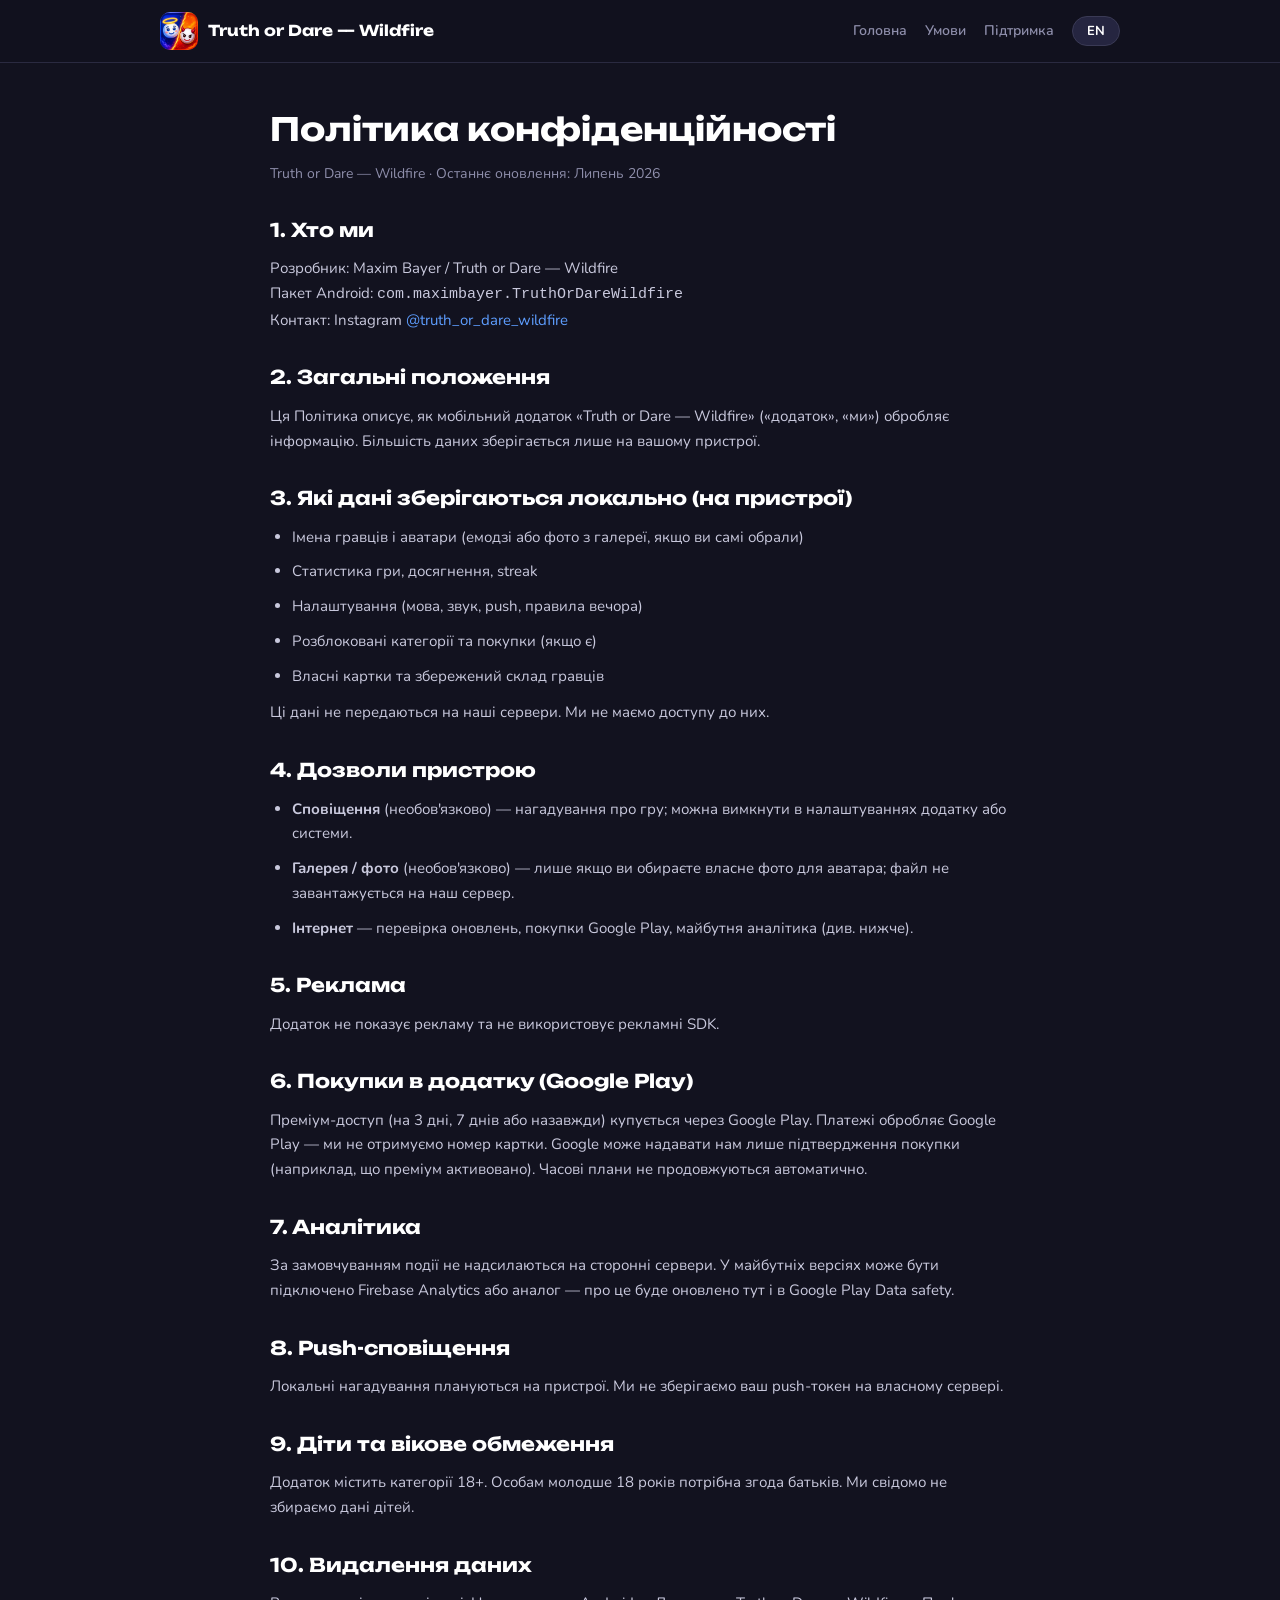
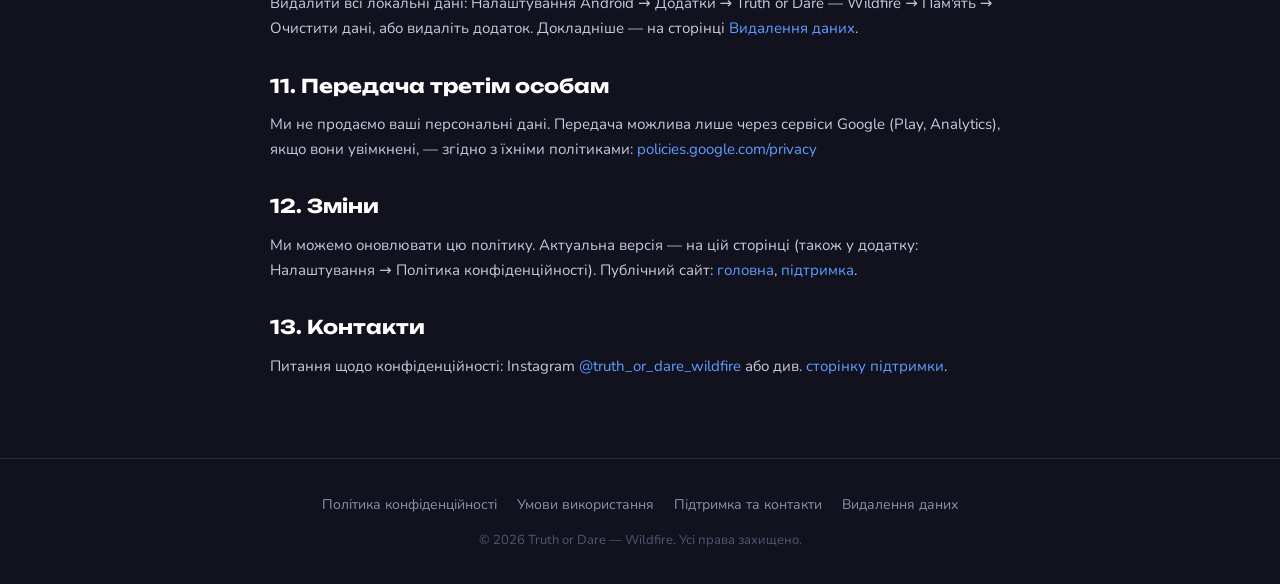
==== privacy.html @ ae6f8c41 "Initial site: privacy, terms, support for Google Play" ====
<!DOCTYPE html>
<html lang="uk">
<head>
  <meta charset="UTF-8" />
  <meta name="viewport" content="width=device-width, initial-scale=1.0" />
  <title>Політика конфіденційності · Truth or Dare — Wildfire</title>
  <meta name="description" content="Політика конфіденційності мобільного додатку Truth or Dare — Wildfire. Privacy Policy for the Truth or Dare — Wildfire mobile app." />
  <link rel="icon" type="image/png" href="img/icon.png" />
  <link rel="preconnect" href="https://fonts.googleapis.com" />
  <link href="https://fonts.googleapis.com/css2?family=Unbounded:wght@600;700;800&family=Nunito:wght@400;600;700;800&display=swap" rel="stylesheet" />
  <link rel="stylesheet" href="css/style.css" />
  <script src="js/lang.js"></script>
</head>
<body>

<header>
  <nav class="nav">
    <a href="index.html" class="logo"><img src="img/icon.png" alt="Wildfire" /> Truth or Dare — Wildfire</a>
    <div class="nav-links">
      <a href="index.html"><span data-lang="uk">Головна</span><span data-lang="en">Home</span></a>
      <a href="terms.html"><span data-lang="uk">Умови</span><span data-lang="en">Terms</span></a>
      <a href="support.html"><span data-lang="uk">Підтримка</span><span data-lang="en">Support</span></a>
      <button class="lang-btn" onclick="toggleLang()">EN</button>
    </div>
  </nav>
</header>

<main class="legal">

  <!-- ═══════════ УКРАЇНСЬКА ═══════════ -->
  <div data-lang="uk">
    <h1>Політика конфіденційності</h1>
    <p class="updated">Truth or Dare — Wildfire · Останнє оновлення: Липень 2026</p>

    <h2>1. Хто ми</h2>
    <p>Розробник: Maxim Bayer / Truth or Dare — Wildfire<br />
    Пакет Android: <code>com.maximbayer.TruthOrDareWildfire</code><br />
    Контакт: Instagram <a href="https://www.instagram.com/truth_or_dare_wildfire" target="_blank" rel="noopener">@truth_or_dare_wildfire</a></p>

    <h2>2. Загальні положення</h2>
    <p>Ця Політика описує, як мобільний додаток «Truth or Dare — Wildfire» («додаток», «ми») обробляє інформацію. Більшість даних зберігається лише на вашому пристрої.</p>

    <h2>3. Які дані зберігаються локально (на пристрої)</h2>
    <ul>
      <li>Імена гравців і аватари (емодзі або фото з галереї, якщо ви самі обрали)</li>
      <li>Статистика гри, досягнення, streak</li>
      <li>Налаштування (мова, звук, push, правила вечора)</li>
      <li>Розблоковані категорії та покупки (якщо є)</li>
      <li>Власні картки та збережений склад гравців</li>
    </ul>
    <p>Ці дані не передаються на наші сервери. Ми не маємо доступу до них.</p>

    <h2>4. Дозволи пристрою</h2>
    <ul>
      <li><strong>Сповіщення</strong> (необов'язково) — нагадування про гру; можна вимкнути в налаштуваннях додатку або системи.</li>
      <li><strong>Галерея / фото</strong> (необов'язково) — лише якщо ви обираєте власне фото для аватара; файл не завантажується на наш сервер.</li>
      <li><strong>Інтернет</strong> — перевірка оновлень, покупки Google Play, майбутня аналітика (див. нижче).</li>
    </ul>

    <h2>5. Реклама</h2>
    <p>Додаток не показує рекламу та не використовує рекламні SDK.</p>

    <h2>6. Покупки в додатку (Google Play)</h2>
    <p>Преміум-доступ (на 3 дні, 7 днів або назавжди) купується через Google Play. Платежі обробляє Google Play — ми не отримуємо номер картки. Google може надавати нам лише підтвердження покупки (наприклад, що преміум активовано). Часові плани не продовжуються автоматично.</p>

    <h2>7. Аналітика</h2>
    <p>За замовчуванням події не надсилаються на сторонні сервери. У майбутніх версіях може бути підключено Firebase Analytics або аналог — про це буде оновлено тут і в Google Play Data safety.</p>

    <h2>8. Push-сповіщення</h2>
    <p>Локальні нагадування плануються на пристрої. Ми не зберігаємо ваш push-токен на власному сервері.</p>

    <h2>9. Діти та вікове обмеження</h2>
    <p>Додаток містить категорії 18+. Особам молодше 18 років потрібна згода батьків. Ми свідомо не збираємо дані дітей.</p>

    <h2>10. Видалення даних</h2>
    <p>Видалити всі локальні дані: Налаштування Android → Додатки → Truth or Dare — Wildfire → Пам'ять → Очистити дані, або видаліть додаток. Докладніше — на сторінці <a href="support.html#delete-data">Видалення даних</a>.</p>

    <h2>11. Передача третім особам</h2>
    <p>Ми не продаємо ваші персональні дані. Передача можлива лише через сервіси Google (Play, Analytics), якщо вони увімкнені, — згідно з їхніми політиками: <a href="https://policies.google.com/privacy" target="_blank" rel="noopener">policies.google.com/privacy</a></p>

    <h2>12. Зміни</h2>
    <p>Ми можемо оновлювати цю політику. Актуальна версія — на цій сторінці (також у додатку: Налаштування → Політика конфіденційності). Публічний сайт: <a href="index.html">головна</a>, <a href="support.html">підтримка</a>.</p>

    <h2>13. Контакти</h2>
    <p>Питання щодо конфіденційності: Instagram <a href="https://www.instagram.com/truth_or_dare_wildfire" target="_blank" rel="noopener">@truth_or_dare_wildfire</a> або див. <a href="support.html">сторінку підтримки</a>.</p>
  </div>

  <!-- ═══════════ ENGLISH ═══════════ -->
  <div data-lang="en">
    <h1>Privacy Policy</h1>
    <p class="updated">Truth or Dare — Wildfire · Last updated: July 2026</p>

    <h2>1. Who we are</h2>
    <p>Developer: Maxim Bayer / Truth or Dare — Wildfire<br />
    Android package: <code>com.maximbayer.TruthOrDareWildfire</code><br />
    Contact: Instagram <a href="https://www.instagram.com/truth_or_dare_wildfire" target="_blank" rel="noopener">@truth_or_dare_wildfire</a></p>

    <h2>2. General</h2>
    <p>This Policy explains how the "Truth or Dare — Wildfire" mobile app ("app", "we") handles information. Most data stays on your device only.</p>

    <h2>3. Data stored locally (on device)</h2>
    <ul>
      <li>Player names and avatars (emoji or a photo you pick from gallery)</li>
      <li>Game stats, achievements, streak</li>
      <li>Settings (language, sound, push, house rules)</li>
      <li>Unlocked categories and purchases (if any)</li>
      <li>Custom cards and saved player roster</li>
    </ul>
    <p>This data is not sent to our servers. We cannot access it.</p>

    <h2>4. Device permissions</h2>
    <ul>
      <li><strong>Notifications</strong> (optional) — game reminders; disable in app or system settings.</li>
      <li><strong>Gallery / photos</strong> (optional) — only if you choose a custom avatar photo; not uploaded to our server.</li>
      <li><strong>Internet</strong> — updates, Google Play purchases, future analytics (see below).</li>
    </ul>

    <h2>5. Advertising</h2>
    <p>The app does not show ads and does not use any advertising SDKs.</p>

    <h2>6. In-app purchases (Google Play)</h2>
    <p>Premium access (3 days, 7 days, or forever) is purchased via Google Play. Payments are processed by Google Play — we do not receive card numbers. Google may provide purchase confirmation only (e.g. premium activated). Timed plans do not auto-renew.</p>

    <h2>7. Analytics</h2>
    <p>By default events are not sent to third-party servers. Future versions may use Firebase Analytics — this policy and Google Play Data safety will be updated.</p>

    <h2>8. Push notifications</h2>
    <p>Local reminders are scheduled on device. We do not store your push token on our own server.</p>

    <h2>9. Children and age</h2>
    <p>The app includes 18+ categories. Users under 18 need parental consent. We do not knowingly collect children's data.</p>

    <h2>10. Data deletion</h2>
    <p>Delete all local data: Android Settings → Apps → Truth or Dare — Wildfire → Storage → Clear data, or uninstall the app. See the <a href="support.html#delete-data">Data deletion</a> page for details.</p>

    <h2>11. Third parties</h2>
    <p>We do not sell your personal data. Data may flow through Google services (Play, Analytics) when enabled, under their policies: <a href="https://policies.google.com/privacy" target="_blank" rel="noopener">policies.google.com/privacy</a></p>

    <h2>12. Changes</h2>
    <p>We may update this policy. The current version is on this page (and in the app: Settings → Privacy Policy). Public site: <a href="index.html">home</a>, <a href="support.html">support</a>.</p>

    <h2>13. Contact</h2>
    <p>Privacy questions: Instagram <a href="https://www.instagram.com/truth_or_dare_wildfire" target="_blank" rel="noopener">@truth_or_dare_wildfire</a> or see the <a href="support.html">support page</a>.</p>
  </div>

</main>

<footer>
  <div class="flinks">
    <a href="privacy.html"><span data-lang="uk">Політика конфіденційності</span><span data-lang="en">Privacy Policy</span></a>
    <a href="terms.html"><span data-lang="uk">Умови використання</span><span data-lang="en">Terms of Use</span></a>
    <a href="support.html"><span data-lang="uk">Підтримка та контакти</span><span data-lang="en">Support & Contact</span></a>
    <a href="support.html#delete-data"><span data-lang="uk">Видалення даних</span><span data-lang="en">Data deletion</span></a>
  </div>
  <p class="copy">© 2026 Truth or Dare — Wildfire. <span data-lang="uk">Усі права захищено.</span><span data-lang="en">All rights reserved.</span></p>
</footer>

</body>
</html>
---- css/style.css ----
/* Truth or Dare — Wildfire · сайт додатку */
:root {
  --bg: #12121f;
  --bg-card: #1c1c2e;
  --bg-card2: #252540;
  --text: #ffffff;
  --muted: #8e8eab;
  --accent: #ffcc00;
  --green: #2bb765;
  --grad-main: linear-gradient(135deg, #6a11cb 0%, #2575fc 100%);
  --grad-fire: linear-gradient(135deg, #ff512f 0%, #f09819 100%);
  --radius: 20px;
}

* { margin: 0; padding: 0; box-sizing: border-box; }

html { scroll-behavior: smooth; }

body {
  background: var(--bg);
  color: var(--text);
  font-family: 'Nunito', system-ui, -apple-system, sans-serif;
  line-height: 1.65;
  overflow-x: hidden;
}

h1, h2, h3, .logo { font-family: 'Unbounded', sans-serif; }

a { color: #5e9eff; text-decoration: none; }
a:hover { text-decoration: underline; }

.container { max-width: 1000px; margin: 0 auto; padding: 0 20px; }

/* ── Header ── */
header {
  position: sticky; top: 0; z-index: 50;
  background: rgba(18, 18, 31, 0.92);
  backdrop-filter: blur(10px);
  border-bottom: 1px solid #2a2a40;
}
.nav {
  display: flex; align-items: center; justify-content: space-between;
  padding: 12px 20px; max-width: 1000px; margin: 0 auto;
}
.logo { display: flex; align-items: center; gap: 10px; font-size: 15px; font-weight: 700; color: #fff; }
.logo img { width: 38px; height: 38px; border-radius: 10px; }
.nav-links { display: flex; align-items: center; gap: 18px; flex-wrap: wrap; }
.nav-links a { color: var(--muted); font-size: 14px; font-weight: 600; }
.nav-links a:hover { color: #fff; text-decoration: none; }
.lang-btn {
  background: var(--bg-card2); color: #fff; border: 1px solid #3a3a55;
  border-radius: 20px; padding: 5px 14px; font-size: 13px; font-weight: 700;
  cursor: pointer; font-family: inherit;
}
.lang-btn:hover { border-color: var(--accent); }

/* ── Hero ── */
.hero {
  text-align: center; padding: 70px 20px 50px;
  position: relative;
  background:
    radial-gradient(ellipse 60% 50% at 20% 0%, rgba(106, 17, 203, 0.35), transparent),
    radial-gradient(ellipse 60% 50% at 80% 0%, rgba(255, 81, 47, 0.25), transparent),
    linear-gradient(180deg, #1a0a2e 0%, #12121f 100%);
}
.hero::after {
  content: '';
  position: absolute; inset: auto 0 0 0; height: 80px;
  background: linear-gradient(transparent, var(--bg));
  pointer-events: none;
}
.hero img.appicon {
  width: 120px; height: 120px; border-radius: 28px;
  box-shadow: 0 12px 40px rgba(106, 17, 203, 0.45);
  margin-bottom: 24px;
}
.hero h1 { font-size: clamp(28px, 5vw, 46px); font-weight: 800; }
.hero h1 .fire {
  background: var(--grad-fire);
  -webkit-background-clip: text; background-clip: text; color: transparent;
}
.hero p.tagline { color: var(--muted); font-size: 18px; margin: 16px auto 30px; max-width: 560px; }
.badges { display: flex; gap: 14px; justify-content: center; flex-wrap: wrap; }
.btn {
  display: inline-flex; align-items: center; gap: 10px;
  padding: 14px 28px; border-radius: 30px; font-weight: 800; font-size: 16px;
  color: #fff; transition: transform 0.15s ease, box-shadow 0.15s ease;
}
.btn:hover { transform: translateY(-2px) scale(1.02); text-decoration: none; }
.btn-play { background: var(--grad-main); box-shadow: 0 8px 24px rgba(37, 117, 252, 0.35); }
.btn-ghost { background: var(--bg-card2); border: 1px solid #3a3a55; }
.age-note { color: var(--muted); font-size: 13px; margin-top: 18px; }

/* ── Sections ── */
section { padding: 56px 0; }
section h2 {
  font-size: clamp(22px, 3.5vw, 30px); text-align: center; margin-bottom: 10px;
}
section p.sub { color: var(--muted); text-align: center; max-width: 620px; margin: 0 auto 36px; }

.grid { display: grid; grid-template-columns: repeat(auto-fit, minmax(230px, 1fr)); gap: 16px; }
.card {
  background: var(--bg-card); border: 1px solid #2a2a40;
  border-radius: var(--radius); padding: 22px;
  transition: transform 0.15s ease, border-color 0.15s ease;
}
.card:hover { transform: translateY(-3px); border-color: #3a3a55; }
.card .emoji { font-size: 34px; display: block; margin-bottom: 10px; }
.card h3 { font-size: 15px; margin-bottom: 8px; }
.card p { color: var(--muted); font-size: 14px; }

/* ── How to play (правила) ── */
.steps { counter-reset: step; display: grid; gap: 14px; max-width: 720px; margin: 0 auto; }
.step {
  background: var(--bg-card); border: 1px solid #2a2a40; border-radius: var(--radius);
  padding: 18px 22px 18px 66px; position: relative;
}
.step::before {
  counter-increment: step; content: counter(step);
  position: absolute; left: 18px; top: 50%; transform: translateY(-50%);
  width: 34px; height: 34px; border-radius: 50%;
  background: var(--grad-main); color: #fff; font-weight: 800;
  display: flex; align-items: center; justify-content: center;
  font-family: 'Unbounded', sans-serif; font-size: 14px;
}
.step h3 { font-size: 15px; margin-bottom: 4px; }
.step p { color: var(--muted); font-size: 14px; }

.feature-banner { width: 100%; border-radius: var(--radius); border: 1px solid #2a2a40; display: block; }

/* ── Premium table ── */
.plans { display: grid; grid-template-columns: repeat(auto-fit, minmax(220px, 1fr)); gap: 16px; max-width: 820px; margin: 0 auto; }
.plan {
  background: var(--bg-card); border: 1px solid #2a2a40; border-radius: var(--radius);
  padding: 26px 22px; text-align: center;
}
.plan.best { border-color: var(--accent); background: rgba(255, 204, 0, 0.06); position: relative; }
.plan.best .ribbon {
  position: absolute; top: -12px; left: 50%; transform: translateX(-50%);
  background: var(--accent); color: #1c1c2e; font-size: 11px; font-weight: 800;
  padding: 3px 12px; border-radius: 8px; white-space: nowrap;
}
.plan .emoji { font-size: 32px; }
.plan h3 { margin: 10px 0 4px; font-size: 17px; }
.plan .price { font-size: 22px; font-weight: 800; color: var(--accent); margin: 8px 0; font-family: 'Unbounded', sans-serif; }
.plan p { color: var(--muted); font-size: 13px; }

/* ── Legal pages ── */
.legal { max-width: 780px; margin: 0 auto; padding: 40px 20px 70px; }
.legal h1 { font-size: clamp(24px, 4vw, 32px); margin-bottom: 6px; }
.legal .updated { color: var(--muted); font-size: 14px; margin-bottom: 30px; }
.legal h2 { font-size: 19px; margin: 30px 0 10px; text-align: left; }
.legal p, .legal li { color: #c9c9dd; font-size: 15px; margin-bottom: 10px; }
.legal ul { padding-left: 22px; margin-bottom: 12px; }
.legal .notice {
  background: rgba(255, 204, 0, 0.08); border: 1px solid rgba(255, 204, 0, 0.35);
  border-radius: 14px; padding: 14px 18px; margin: 20px 0;
}

/* ── Page hero (внутрішні сторінки) ── */
.page-hero {
  text-align: center; padding: 48px 20px 10px;
  background:
    radial-gradient(ellipse 50% 60% at 30% 0%, rgba(106, 17, 203, 0.28), transparent),
    radial-gradient(ellipse 50% 60% at 70% 0%, rgba(255, 81, 47, 0.2), transparent);
}
.page-hero h1 { font-size: clamp(24px, 4vw, 34px); margin-bottom: 10px; }
.narrow { max-width: 780px; margin: 0 auto; }

/* ── Contact cards ── */
.contact-grid { display: grid; grid-template-columns: repeat(auto-fit, minmax(240px, 1fr)); gap: 16px; max-width: 900px; margin: 0 auto; }
.contact-card {
  background: var(--bg-card); border: 1px solid #2a2a40; border-radius: var(--radius);
  padding: 26px; text-align: center;
  transition: transform 0.15s ease, border-color 0.15s ease;
}
.contact-card.contact-link { color: inherit; display: block; }
.contact-card.contact-link:hover { transform: translateY(-3px); border-color: #e1306c; text-decoration: none; }
.contact-card .emoji { font-size: 36px; display: block; margin-bottom: 12px; }
.contact-card h3 { font-size: 16px; margin-bottom: 6px; }
.contact-card p { color: var(--muted); font-size: 14px; }
.contact-card .chip {
  display: inline-block; margin-top: 12px; background: rgba(225, 48, 108, 0.15);
  color: #ff7ab8; font-size: 11px; font-weight: 800; padding: 4px 10px; border-radius: 8px;
}
.contact-card code { font-size: 11px; color: #aaaac0; word-break: break-all; }

/* ── FAQ ── */
.faq { display: grid; gap: 10px; }
.faq details {
  background: var(--bg-card); border: 1px solid #2a2a40; border-radius: 16px;
  padding: 4px 18px;
}
.faq summary {
  cursor: pointer; font-weight: 800; font-size: 15px; padding: 14px 0;
  list-style: none; display: flex; align-items: center; justify-content: space-between; gap: 12px;
}
.faq summary::-webkit-details-marker { display: none; }
.faq summary::after { content: '+'; color: var(--accent); font-size: 20px; font-weight: 700; }
.faq details[open] summary::after { content: '−'; }
.faq details p { color: var(--muted); font-size: 14px; padding-bottom: 14px; }

/* ── Safety / Play checklist ── */
.checklist { display: grid; gap: 12px; max-width: 720px; margin: 0 auto; }
.check-item {
  display: flex; gap: 14px; align-items: flex-start;
  background: var(--bg-card); border: 1px solid #2a2a40; border-radius: 16px; padding: 16px 18px;
}
.check-item .mark {
  flex-shrink: 0; width: 28px; height: 28px; border-radius: 50%;
  background: rgba(43, 183, 101, 0.18); color: var(--green);
  display: flex; align-items: center; justify-content: center; font-weight: 800;
}
.check-item h3 { font-size: 14px; margin-bottom: 2px; }
.check-item p { color: var(--muted); font-size: 13px; margin: 0; }

/* ── Footer ── */
footer { border-top: 1px solid #2a2a40; padding: 34px 20px; text-align: center; }
footer .flinks { display: flex; gap: 20px; justify-content: center; flex-wrap: wrap; margin-bottom: 14px; }
footer .flinks a { color: var(--muted); font-size: 14px; }
footer .flinks a:hover { color: #fff; }
footer .copy { color: #55556e; font-size: 13px; }

/* ── Мовний перемикач ── */
[data-lang] { display: none; }
html[lang="uk"] [data-lang="uk"] { display: revert; }
html[lang="en"] [data-lang="en"] { display: revert; }

@media (max-width: 640px) {
  .nav-links { gap: 12px; }
  .nav-links a { font-size: 13px; }
  section { padding: 40px 0; }
}
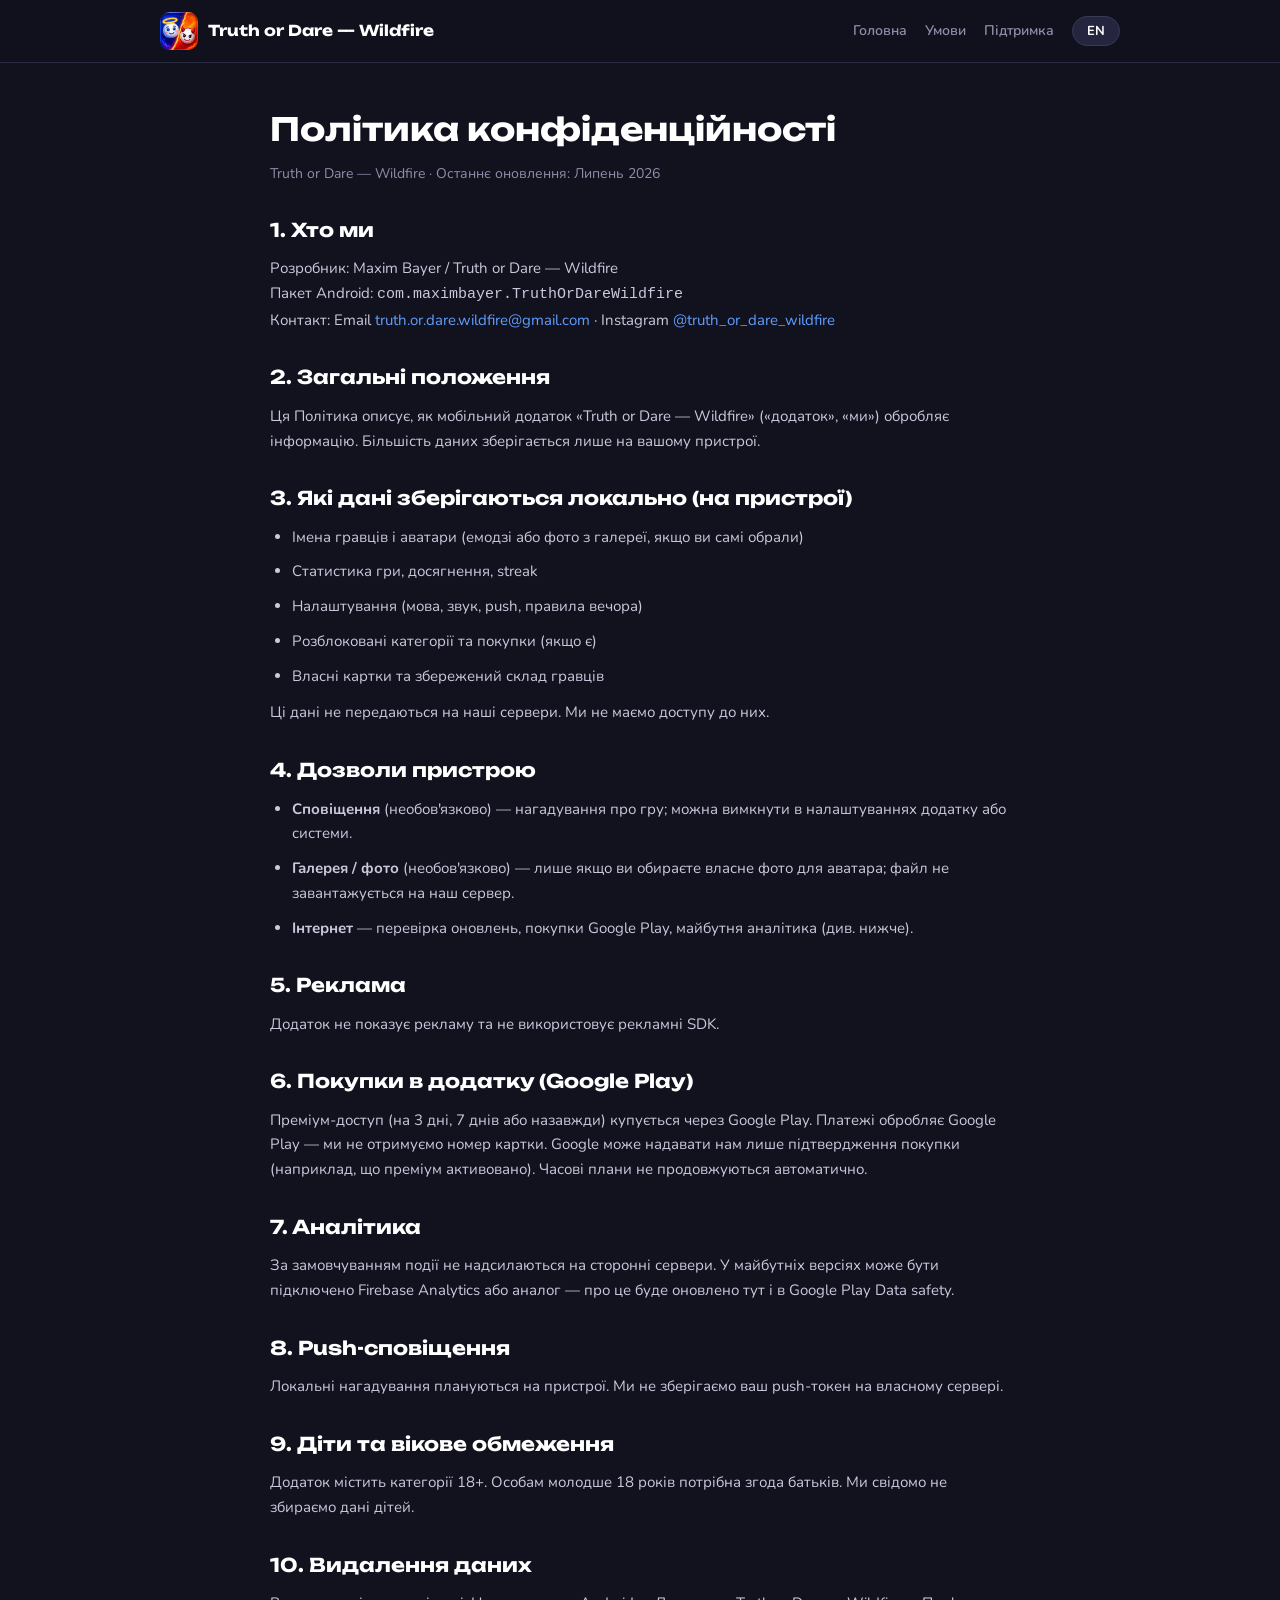
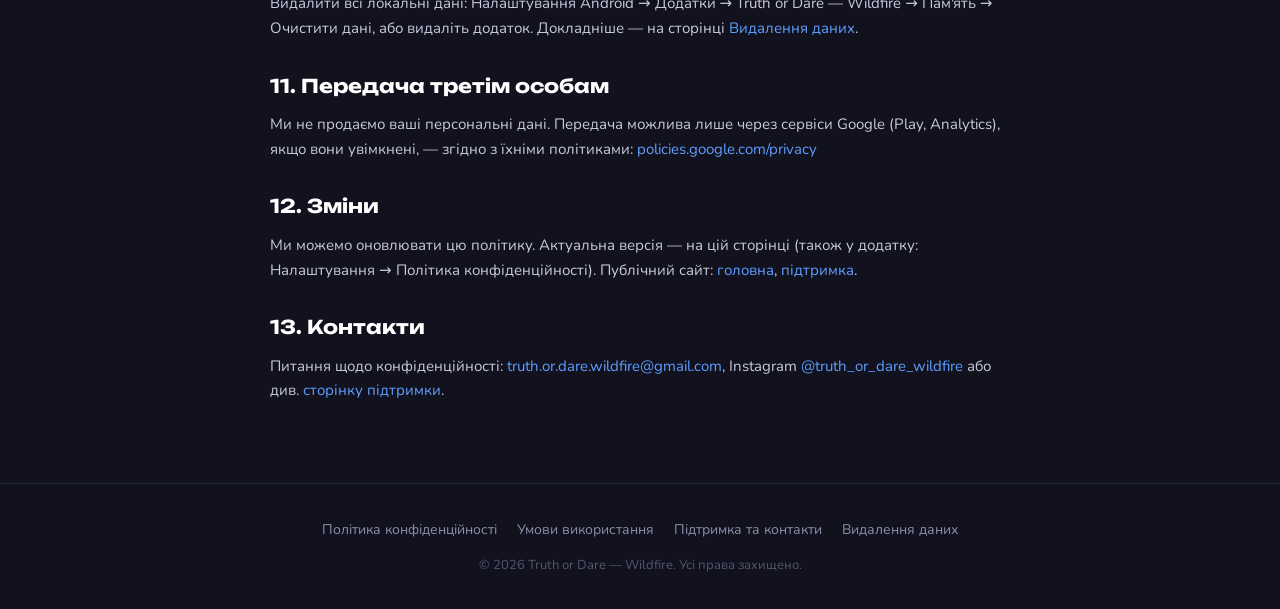
==== commit f9e1dda9: "Add support email truth.or.dare.wildfire@gmail.com" ====
--- a/privacy.html
+++ b/privacy.html
@@ -35,7 +35,8 @@
     <h2>1. Хто ми</h2>
     <p>Розробник: Maxim Bayer / Truth or Dare — Wildfire<br />
     Пакет Android: <code>com.maximbayer.TruthOrDareWildfire</code><br />
-    Контакт: Instagram <a href="https://www.instagram.com/truth_or_dare_wildfire" target="_blank" rel="noopener">@truth_or_dare_wildfire</a></p>
+    Контакт: Email <a href="mailto:truth.or.dare.wildfire@gmail.com">truth.or.dare.wildfire@gmail.com</a>
+    · Instagram <a href="https://www.instagram.com/truth_or_dare_wildfire" target="_blank" rel="noopener">@truth_or_dare_wildfire</a></p>
 
     <h2>2. Загальні положення</h2>
     <p>Ця Політика описує, як мобільний додаток «Truth or Dare — Wildfire» («додаток», «ми») обробляє інформацію. Більшість даних зберігається лише на вашому пристрої.</p>
@@ -82,7 +83,7 @@
     <p>Ми можемо оновлювати цю політику. Актуальна версія — на цій сторінці (також у додатку: Налаштування → Політика конфіденційності). Публічний сайт: <a href="index.html">головна</a>, <a href="support.html">підтримка</a>.</p>
 
     <h2>13. Контакти</h2>
-    <p>Питання щодо конфіденційності: Instagram <a href="https://www.instagram.com/truth_or_dare_wildfire" target="_blank" rel="noopener">@truth_or_dare_wildfire</a> або див. <a href="support.html">сторінку підтримки</a>.</p>
+    <p>Питання щодо конфіденційності: <a href="mailto:truth.or.dare.wildfire@gmail.com">truth.or.dare.wildfire@gmail.com</a>, Instagram <a href="https://www.instagram.com/truth_or_dare_wildfire" target="_blank" rel="noopener">@truth_or_dare_wildfire</a> або див. <a href="support.html">сторінку підтримки</a>.</p>
   </div>
 
   <!-- ═══════════ ENGLISH ═══════════ -->
@@ -93,7 +94,8 @@
     <h2>1. Who we are</h2>
     <p>Developer: Maxim Bayer / Truth or Dare — Wildfire<br />
     Android package: <code>com.maximbayer.TruthOrDareWildfire</code><br />
-    Contact: Instagram <a href="https://www.instagram.com/truth_or_dare_wildfire" target="_blank" rel="noopener">@truth_or_dare_wildfire</a></p>
+    Contact: Email <a href="mailto:truth.or.dare.wildfire@gmail.com">truth.or.dare.wildfire@gmail.com</a>
+    · Instagram <a href="https://www.instagram.com/truth_or_dare_wildfire" target="_blank" rel="noopener">@truth_or_dare_wildfire</a></p>
 
     <h2>2. General</h2>
     <p>This Policy explains how the "Truth or Dare — Wildfire" mobile app ("app", "we") handles information. Most data stays on your device only.</p>
@@ -140,7 +142,7 @@
     <p>We may update this policy. The current version is on this page (and in the app: Settings → Privacy Policy). Public site: <a href="index.html">home</a>, <a href="support.html">support</a>.</p>
 
     <h2>13. Contact</h2>
-    <p>Privacy questions: Instagram <a href="https://www.instagram.com/truth_or_dare_wildfire" target="_blank" rel="noopener">@truth_or_dare_wildfire</a> or see the <a href="support.html">support page</a>.</p>
+    <p>Privacy questions: <a href="mailto:truth.or.dare.wildfire@gmail.com">truth.or.dare.wildfire@gmail.com</a>, Instagram <a href="https://www.instagram.com/truth_or_dare_wildfire" target="_blank" rel="noopener">@truth_or_dare_wildfire</a> or see the <a href="support.html">support page</a>.</p>
   </div>
 
 </main>
